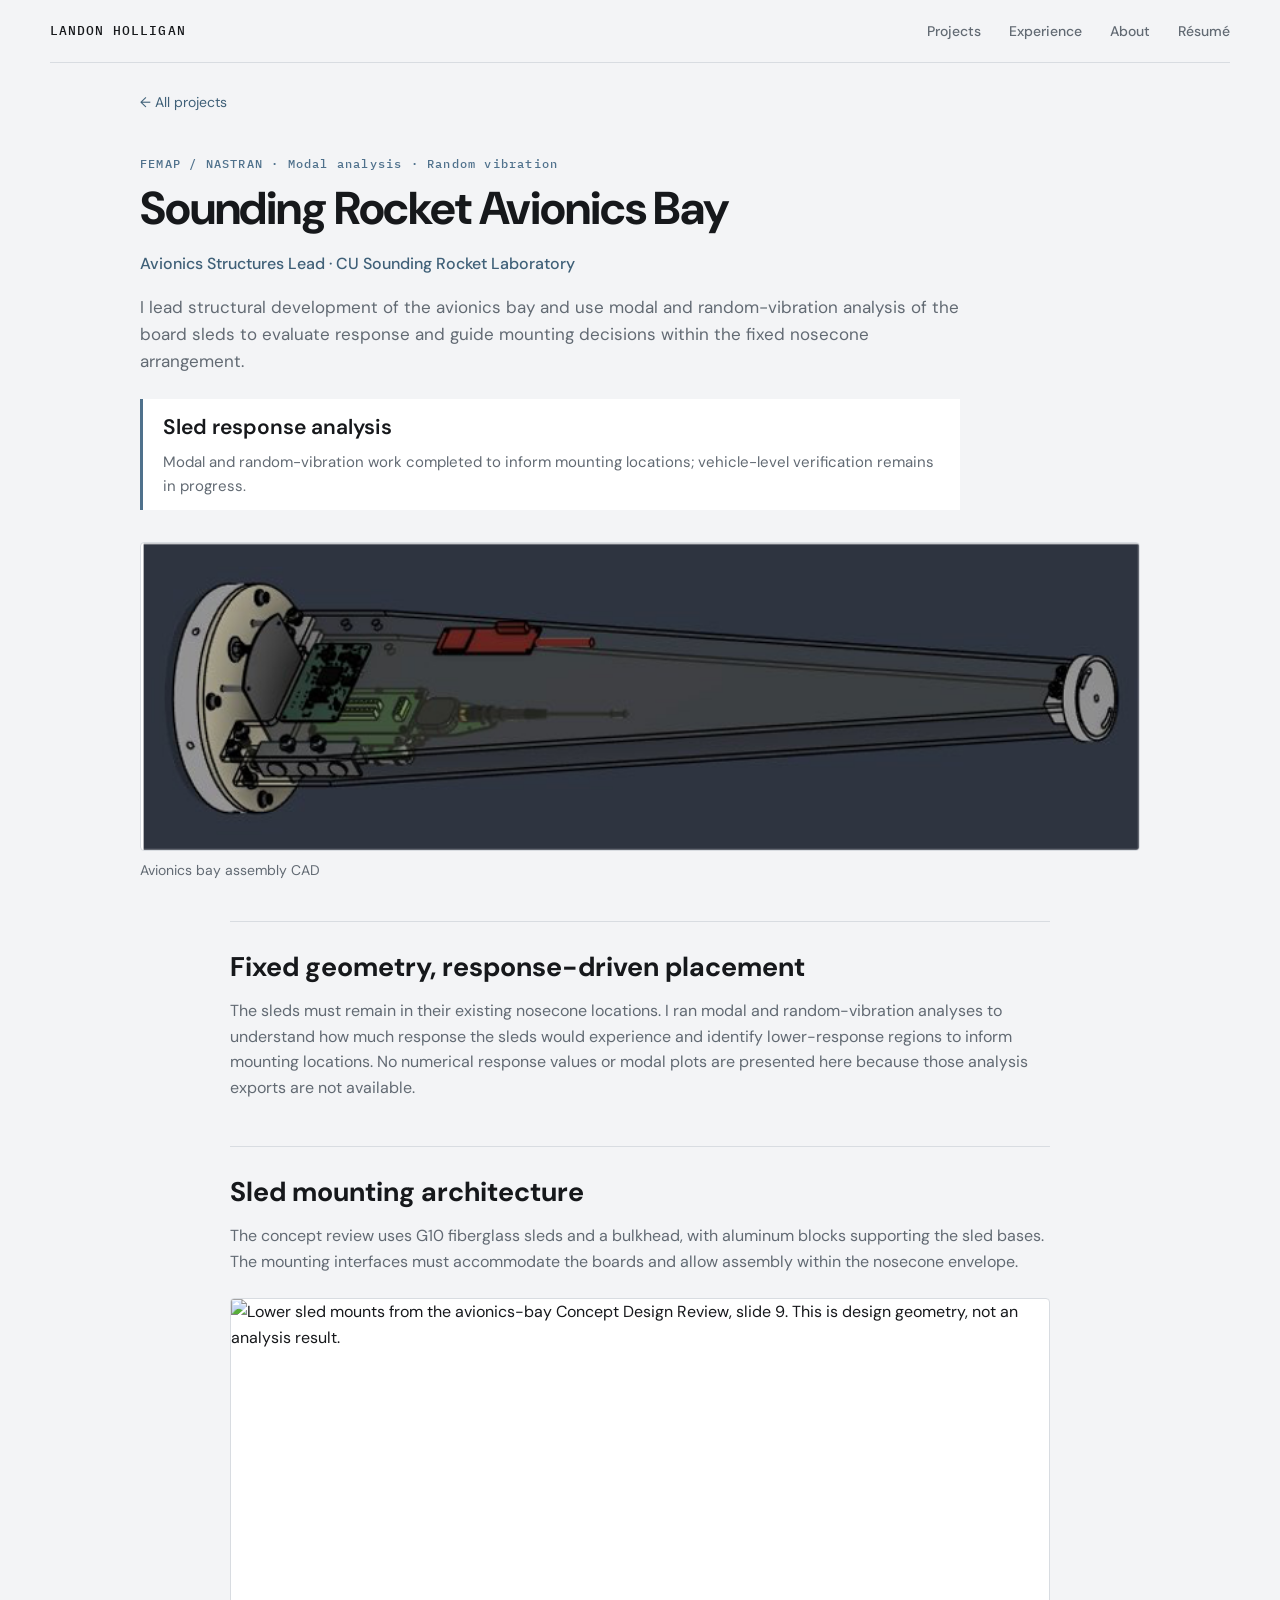
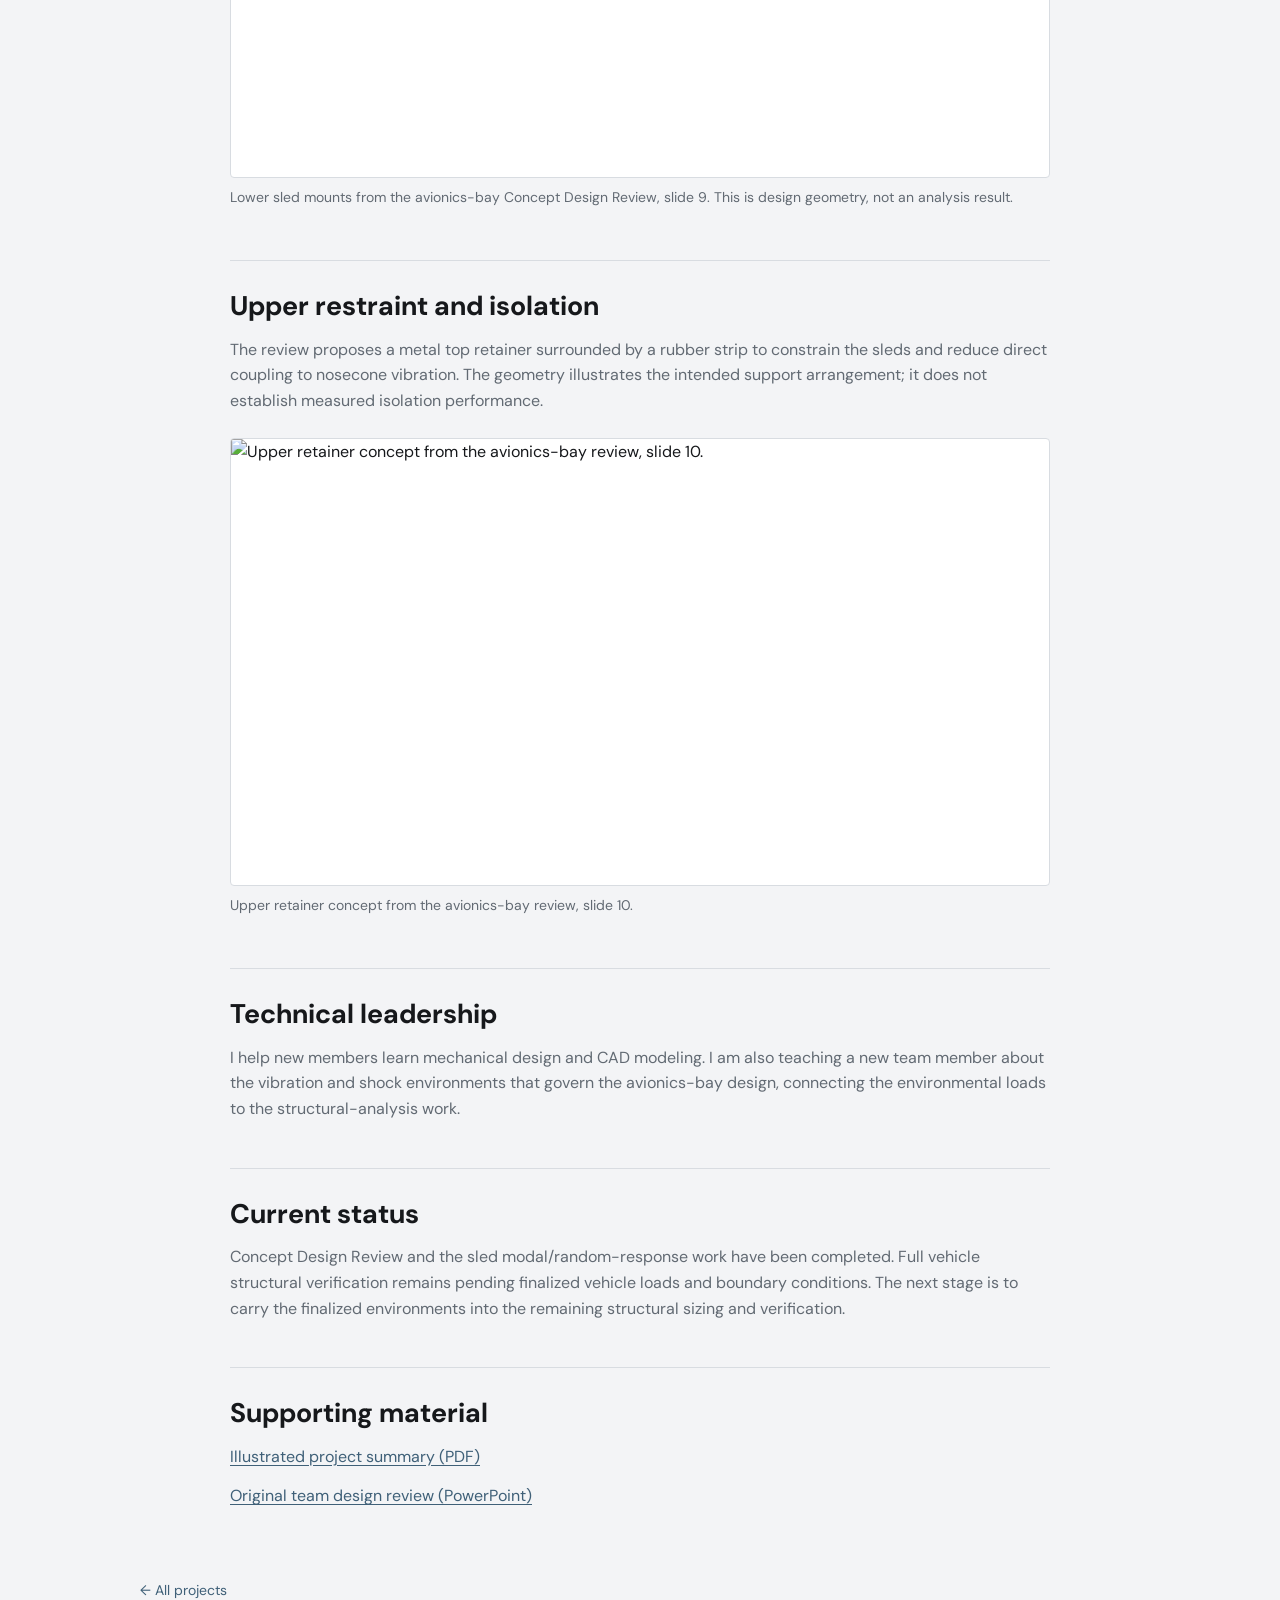
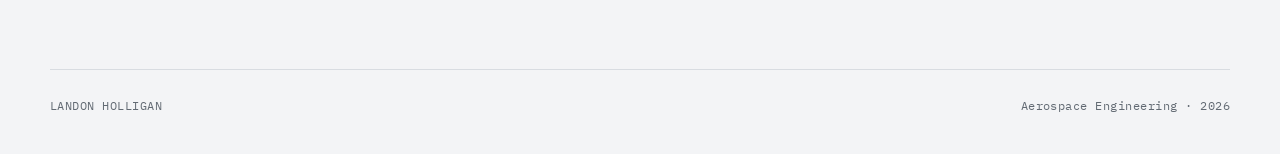
==== avionics-bay.html @ 58fabc4a "Add files via upload" ====
<!DOCTYPE html><html lang="en"><head>
<meta charset="utf-8"/>
<meta content="width=device-width, initial-scale=1.0" name="viewport"/>
<meta content="I lead structural development of the avionics bay and use modal and random-vibration analysis of the board sleds to evaluate response and guide mounting decisions within the fixed nosecone arrangement." name="description"/>
<title>Sounding Rocket Avionics Bay | Landon Holligan</title>
<link href="https://fonts.googleapis.com" rel="preconnect"/>
<link crossorigin="" href="https://fonts.gstatic.com" rel="preconnect"/>
<link href="https://fonts.googleapis.com/css2?family=DM+Sans:wght@400;500;600;700&amp;family=IBM+Plex+Mono:wght@400;500&amp;display=swap" rel="stylesheet"/>
<link href="styles.css" rel="stylesheet"/>
</head><body><a class="skip-link" href="#top">Skip to content</a><header class="site-header">
<a class="brand" href="index.html#top">
      LANDON HOLLIGAN
    </a>
<nav aria-label="Main navigation" class="site-nav">
<a href="index.html#projects">
        Projects
      </a>
<a href="index.html#experience">
        Experience
      </a>
<a href="index.html#about">
        About
      </a>
<a href="assets/resume.pdf" rel="noopener noreferrer" target="_blank">
        Résumé
      </a>
</nav>
</header><main id="top" class="case-main"><a class="back-link" href="index.html#projects">← All projects</a><section class="case-hero"><p class="eyebrow">FEMAP / NASTRAN · Modal analysis · Random vibration</p><h1>Sounding Rocket Avionics Bay</h1><p class="project-role">Avionics Structures Lead · CU Sounding Rocket Laboratory</p><p class="case-intro">I lead structural development of the avionics bay and use modal and random-vibration analysis of the board sleds to evaluate response and guide mounting decisions within the fixed nosecone arrangement.</p><div class="case-result"><strong>Sled response analysis</strong><span>Modal and random-vibration work completed to inform mounting locations; vehicle-level verification remains in progress.</span></div></section><figure><a href="assets/images/Av_Bay.png" target="_blank" rel="noopener" aria-label="Open full-size figure"><img src="assets/images/Av_Bay.png" width="756" height="233" loading="lazy" alt="Avionics bay assembly CAD"></a><figcaption>Avionics bay assembly CAD</figcaption></figure><div class="case-content"><section class="case-section"><h2>Fixed geometry, response-driven placement</h2><p>The sleds must remain in their existing nosecone locations. I ran modal and random-vibration analyses to understand how much response the sleds would experience and identify lower-response regions to inform mounting locations. No numerical response values or modal plots are presented here because those analysis exports are not available.</p></section><section class="case-section"><h2>Sled mounting architecture</h2><p>The concept review uses G10 fiberglass sleds and a bulkhead, with aluminum blocks supporting the sled bases. The mounting interfaces must accommodate the boards and allow assembly within the nosecone envelope.</p><figure><a href="assets/figures/avionics-9-2.png" target="_blank" rel="noopener" aria-label="Open full-size figure"><img src="assets/figures/avionics-9-2.png" width="887" height="518" loading="lazy" alt="Lower sled mounts from the avionics-bay Concept Design Review, slide 9. This is design geometry, not an analysis result."></a><figcaption>Lower sled mounts from the avionics-bay Concept Design Review, slide 9. This is design geometry, not an analysis result.</figcaption></figure></section><section class="case-section"><h2>Upper restraint and isolation</h2><p>The review proposes a metal top retainer surrounded by a rubber strip to constrain the sleds and reduce direct coupling to nosecone vibration. The geometry illustrates the intended support arrangement; it does not establish measured isolation performance.</p><figure><a href="assets/figures/avionics-10-2.png" target="_blank" rel="noopener" aria-label="Open full-size figure"><img src="assets/figures/avionics-10-2.png" width="698" height="381" loading="lazy" alt="Upper retainer concept from the avionics-bay review, slide 10."></a><figcaption>Upper retainer concept from the avionics-bay review, slide 10.</figcaption></figure></section><section class="case-section"><h2>Technical leadership</h2><p>I help new members learn mechanical design and CAD modeling. I am also teaching a new team member about the vibration and shock environments that govern the avionics-bay design, connecting the environmental loads to the structural-analysis work.</p></section><section class="case-section"><h2>Current status</h2><p>Concept Design Review and the sled modal/random-response work have been completed. Full vehicle structural verification remains pending finalized vehicle loads and boundary conditions. The next stage is to carry the finalized environments into the remaining structural sizing and verification.</p></section><section class="case-section downloads"><h2>Supporting material</h2><a href="assets/documents/avionics-bay-summary.pdf" target="_blank" rel="noopener">Illustrated project summary (PDF)</a><a href="assets/documents/avionics-review.pptx" download>Original team design review (PowerPoint)</a></section></div><a class="back-link" href="index.html#projects">← All projects</a></main><footer>
<span>
      LANDON HOLLIGAN
    </span>
<span>
      Aerospace Engineering · <span id="year"></span>
</span>
</footer><script src="script.js"></script></body></html>
---- styles.css ----
/* =========================================
   COLOR / SITE VARIABLES
========================================= */

:root {

  --background: #f3f4f6;
  --surface: #ffffff;

  --text: #16181b;
  --text-secondary: #626a73;

  --blue: #4f718c;
  --blue-dark: #3f6078;

  --border: #d8dce1;
  --border-hover: #b9c1c9;

  --placeholder: #e7eaed;
  --placeholder-text: #8d959d;

  --max-width: 1180px;
}


/* =========================================
   RESET
========================================= */

* {
  box-sizing: border-box;
}

html {
  scroll-behavior: smooth;
}

body {
  margin: 0;

  background: var(--background);
  color: var(--text);

  font-family: "DM Sans", sans-serif;

  font-size: 16px;
  line-height: 1.6;

  -webkit-font-smoothing: antialiased;
  -moz-osx-font-smoothing: grayscale;
}

a {
  color: inherit;
  text-decoration: none;
}

img {
  display: block;

  width: 100%;
  height: 100%;

  object-fit: cover;
}


/* =========================================
   HEADER
========================================= */

.site-header {
  width: calc(100% - 64px);
  max-width: var(--max-width);

  margin: 0 auto;

  padding: 20px 0;

  display: flex;
  align-items: center;
  justify-content: space-between;

  border-bottom: 1px solid var(--border);
}


.brand {
  font-family: "IBM Plex Mono", monospace;

  font-size: 13px;
  font-weight: 500;

  letter-spacing: 0.08em;

  transition: color 0.2s ease;
}


.brand:hover {
  color: var(--blue);
}


.site-nav {
  display: flex;
  align-items: center;

  gap: 28px;
}


.site-nav a {
  color: var(--text-secondary);

  font-size: 14px;
  font-weight: 500;

  transition: color 0.2s ease;
}


.site-nav a:hover {
  color: var(--blue);
}


/* =========================================
   MAIN CONTENT
========================================= */

main {
  width: calc(100% - 64px);
  max-width: var(--max-width);

  margin: 0 auto;
}


/* =========================================
   HERO
========================================= */

.hero {
  max-width: 760px;

  padding: 44px 0 42px;
}


.eyebrow {
  margin-bottom: 10px;

  color: var(--blue);

  font-family: "IBM Plex Mono", monospace;

  font-size: 12px;
  font-weight: 500;

  letter-spacing: 0.1em;
}


.hero h1 {
  margin: 0;

  font-size: clamp(40px, 5vw, 52px);
  font-weight: 600;

  line-height: 1.05;

  letter-spacing: -0.035em;
}


.hero-role {
  margin: 13px 0 0;

  color: var(--text-secondary);

  font-family: "IBM Plex Mono", monospace;

  font-size: 14px;
}


.hero-copy {
  max-width: 650px;

  margin: 20px 0 0;

  color: var(--text-secondary);

  font-size: 17px;
  line-height: 1.6;
}


.hero-actions {
  display: flex;
  gap: 10px;

  margin-top: 26px;
}


/* =========================================
   BUTTONS
========================================= */

.button {
  min-height: 42px;

  padding: 9px 16px;

  display: inline-flex;
  align-items: center;
  justify-content: center;

  border-radius: 5px;

  font-size: 14px;
  font-weight: 600;

  transition:
    background-color 0.2s ease,
    border-color 0.2s ease,
    color 0.2s ease;
}


.button.primary {
  background: var(--blue);
  color: #ffffff;

  border: 1px solid var(--blue);
}


.button.primary:hover {
  background: var(--blue-dark);

  border-color: var(--blue-dark);
}


.button.secondary {
  background: transparent;
  color: var(--text);

  border: 1px solid var(--border);
}


.button.secondary:hover {
  color: var(--blue);

  border-color: var(--blue);
}


/* =========================================
   SECTIONS
========================================= */

.section {
  padding: 42px 0;

  border-top: 1px solid var(--border);
}


.section-title {
  margin-bottom: 28px;
}


.section-title h2,
.split h2 {
  margin: 0;

  font-size: 30px;
  font-weight: 600;

  line-height: 1.2;

  letter-spacing: -0.025em;
}


/* =========================================
   MAIN PROJECT GRID
========================================= */

.project-grid {
  display: grid;

  grid-template-columns: repeat(2, minmax(0, 1fr));

  gap: 20px;
}


.project-card {
  overflow: hidden;

  background: var(--surface);

  border: 1px solid var(--border);
  border-radius: 6px;

  transition:
    transform 0.2s ease,
    border-color 0.2s ease;
}


.project-card:hover {


  border-color: var(--border-hover);
}


/* =========================================
   PROJECT IMAGES
========================================= */

.project-image {
  width: 100%;

  aspect-ratio: 16 / 9;

  overflow: hidden;

  background: var(--placeholder);

  border-bottom: 1px solid var(--border);
}


.placeholder {
  display: flex;
  align-items: center;
  justify-content: center;

  padding: 30px;
}


.placeholder span {
  color: var(--placeholder-text);

  font-family: "IBM Plex Mono", monospace;

  font-size: 12px;

  text-align: center;

  letter-spacing: 0.08em;
}


/* =========================================
   PROJECT CONTENT
========================================= */

.project-body {
  padding: 22px;
}


.project-top-row {
  display: flex;
  align-items: flex-start;
  justify-content: space-between;

  gap: 16px;

  margin-bottom: 12px;
}


.project-meta {
  display: flex;
  flex-wrap: wrap;

  gap: 5px 13px;

  margin-bottom: 12px;
}


.project-top-row .project-meta {
  margin-bottom: 0;
}


.project-meta span {
  color: var(--blue);

  font-family: "IBM Plex Mono", monospace;

  font-size: 12px;
  font-weight: 500;

  letter-spacing: 0.065em;
}


.project-body h3 {
  margin: 0 0 9px;

  font-size: 21px;
  font-weight: 600;

  line-height: 1.3;

  letter-spacing: -0.018em;
}


.project-body p {
  margin: 0;

  color: var(--text-secondary);

  font-size: 16px;
  line-height: 1.6;
}


.project-link {
  display: inline-block;

  margin-top: 16px;

  color: var(--blue);

  font-size: 13px;
  font-weight: 600;

  transition: color 0.2s ease;
}


.project-link:hover {
  color: var(--blue-dark);
}


/* =========================================
   PROJECT STATUS
========================================= */

.status {
  flex-shrink: 0;

  color: var(--blue);

  font-family: "IBM Plex Mono", monospace;

  font-size: 9px;
  font-weight: 500;

  letter-spacing: 0.08em;

  white-space: nowrap;
}


/* =========================================
   ADDITIONAL PROJECTS
========================================= */

.compact-project-grid {
  display: grid;

  grid-template-columns: repeat(3, minmax(0, 1fr));

  gap: 18px;
}


.compact-project {
  padding: 21px;

  display: flex;
  flex-direction: column;

  background: var(--surface);

  border: 1px solid var(--border);
  border-radius: 6px;

  transition:
    transform 0.2s ease,
    border-color 0.2s ease;
}


.compact-project:hover {


  border-color: var(--border-hover);
}


.compact-project-header {
  display: flex;
  align-items: flex-start;
  justify-content: space-between;

  gap: 12px;
}


.compact-project h3 {
  margin: 0 0 9px;

  font-size: 18px;
  font-weight: 600;

  line-height: 1.35;

  letter-spacing: -0.015em;
}


.compact-project p {
  margin: 0 0 17px;

  color: var(--text-secondary);

  font-size: 14px;
  line-height: 1.6;
}


.compact-project .project-meta {
  margin-top: auto;
  margin-bottom: 0;
}


.compact-project .project-link {
  margin-top: 15px;
}


/* =========================================
   SPLIT SECTIONS
========================================= */

.split {
  display: grid;

  grid-template-columns: 0.8fr 1.2fr;

  gap: 90px;
}


/* =========================================
   EXPERIENCE TIMELINE
========================================= */

.timeline {
  border-top: 1px solid var(--border);
}


.timeline-item {
  padding: 23px 0;

  border-bottom: 1px solid var(--border);
}


.timeline-date {
  margin-bottom: 6px;

  color: var(--blue);

  font-family: "IBM Plex Mono", monospace;

  font-size: 12px;

  letter-spacing: 0.075em;
}


.timeline-item h3 {
  margin: 0 0 6px;

  font-size: 18px;
  font-weight: 600;

  line-height: 1.35;
}


.timeline-item p {
  max-width: 640px;

  margin: 0;

  color: var(--text-secondary);

  font-size: 16px;
  line-height: 1.6;
}


/* =========================================
   EARLIER WORK
========================================= */

.earlier-work {
  border-top: 1px solid var(--border);
}


.earlier-project {
  padding: 21px 0;

  display: flex;
  align-items: center;
  justify-content: space-between;

  gap: 40px;

  border-bottom: 1px solid var(--border);
}


.earlier-project h3 {
  margin: 0 0 5px;

  font-size: 18px;
  font-weight: 600;
}


.earlier-project p {
  max-width: 700px;

  margin: 0;

  color: var(--text-secondary);

  font-size: 14px;
  line-height: 1.6;
}


.earlier-project .project-link {
  flex-shrink: 0;

  margin-top: 0;
}


/* =========================================
   ABOUT
========================================= */

.about-copy {
  max-width: 610px;
}


.about-copy p {
  margin: 0 0 17px;

  color: var(--text-secondary);

  font-size: 16px;
  line-height: 1.65;
}


.contact-links {
  display: flex;
  flex-wrap: wrap;

  gap: 22px;

  margin-top: 26px;
}


.contact-links a {
  color: var(--blue);

  font-size: 14px;
  font-weight: 600;

  transition: color 0.2s ease;
}


.contact-links a:hover {
  color: var(--blue-dark);
}


/* =========================================
   FOOTER
========================================= */

footer {
  width: calc(100% - 64px);
  max-width: var(--max-width);

  margin: 0 auto;

  padding: 26px 0 38px;

  display: flex;
  align-items: center;
  justify-content: space-between;

  gap: 20px;

  border-top: 1px solid var(--border);

  color: var(--text-secondary);

  font-family: "IBM Plex Mono", monospace;

  font-size: 12px;

  letter-spacing: 0.04em;
}


/* =========================================
   TABLET
========================================= */

@media (max-width: 900px) {

  .compact-project-grid {
    grid-template-columns: 1fr;
  }


  .split {
    grid-template-columns: 1fr;

    gap: 28px;
  }

}


/* =========================================
   MOBILE
========================================= */

@media (max-width: 720px) {

  .site-header,
  main,
  footer {
    width: calc(100% - 40px);
  }


  .site-header {
    padding: 18px 0;
  }


  .site-nav {
    gap: 16px;
  }


  .site-nav a {
    font-size: 13px;
  }


  .hero {
    padding: 36px 0;
  }


  .hero h1 {
    font-size: 40px;
  }


  .hero-copy {
    font-size: 16px;
  }


  .section {
    padding: 36px 0;
  }


  .project-grid {
    grid-template-columns: 1fr;
  }


  .earlier-project {
    align-items: flex-start;

    flex-direction: column;

    gap: 8px;
  }


  footer {
    align-items: flex-start;

    flex-direction: column;

    gap: 7px;
  }

}


/* =========================================
   SMALL MOBILE
========================================= */

@media (max-width: 560px) {

  .site-header {
    align-items: flex-start;

    flex-direction: column;

    gap: 16px;
  }


  .site-nav {
    width: 100%;

    justify-content: space-between;

    gap: 8px;
  }


  .site-nav a {
    font-size: 12px;
  }


  .hero h1 {
    font-size: 36px;
  }


  .hero-role {
    font-size: 12px;

    line-height: 1.7;
  }


  .hero-actions {
    flex-wrap: wrap;
  }


  .section-title h2,
  .split h2 {
    font-size: 26px;
  }


  .project-top-row {
    flex-direction: column;

    gap: 7px;
  }


  .compact-project-header {
    flex-direction: column;

    gap: 5px;
  }

}

/* Homepage refinement: preserve the existing palette and grid. */
.project-grid { align-items: start; }
.project-image { aspect-ratio: 16 / 9; }
.cad-image { background: #2e3440; }
.cad-image img { object-fit: contain; }
.hardware-image img { object-position: center 48%; }
.project-body p.project-role { font-size: 14px; color: var(--blue-dark); margin: 0 0 12px; line-height: 1.5; }
.text-project { border-top: 3px solid var(--blue); }
.project-meta { gap: 5px 12px; }
.project-meta span { letter-spacing: .025em; }
.status { flex-shrink: 0; font-size: 12px; }
.compact-project p, .earlier-project p { font-size: 16px; }
.site-nav a, .project-link, .hero-role { font-size: 14px; }
.project-details { margin-top: 18px; border-top: 1px solid var(--border); padding-top: 12px; }
.project-details summary { color: var(--blue-dark); cursor: pointer; font-size: 14px; font-weight: 600; padding: 6px 0; }
.detail-content { padding-top: 12px; }
.detail-content p, .detail-content dd { font-size: 15px; }
.detail-content dl { margin: 0; }
.detail-content dt { font-size: 14px; font-weight: 600; margin-top: 12px; }
.detail-content dt:first-child { margin-top: 0; }
.detail-content dd { margin: 3px 0 0; color: var(--text-secondary); }
.detail-content figure { margin: 18px 0 0; }
.detail-content img { width: 100%; height: auto; border-radius: 3px; }
.detail-content figcaption { color: var(--text-secondary); font-size: 13px; margin-top: 6px; }
.earlier-project { flex-wrap: wrap; }
.earlier-project > div { flex: 1 1 65%; }
.earlier-project > details { flex: 1 1 100%; margin: 0; }
.timeline-item:first-child { border-left: 3px solid var(--blue); padding-left: 20px; }
a:focus-visible, summary:focus-visible { outline: 3px solid var(--blue); outline-offset: 4px; border-radius: 2px; }
.skip-link { position: absolute; left: 16px; top: -100px; background: white; padding: 12px 18px; z-index: 10; }
.skip-link:focus { top: 12px; }
section[id] { scroll-margin-top: 24px; }
@media (max-width: 560px) {
  .hero h1 { font-size: 40px; }
  .hero-role { font-size: 14px; }
  .site-nav { flex-wrap: wrap; }
  .site-nav a { font-size: 14px; padding: 6px 0; }
  .project-body { padding: 20px; }
  .project-meta span { overflow-wrap: anywhere; }
  .project-body h3, .compact-project h3, .timeline-item h3 { overflow-wrap: anywhere; }
}
@media (prefers-reduced-motion: reduce) {
  html { scroll-behavior: auto; }
  *, *::before, *::after { transition: none !important; }
}

/* Illustrated case studies */
.scientific-image { background: #fff; }
.scientific-image img { object-fit: contain; }
.compact-image { height: 160px; object-fit: contain; background: #fff; margin: 0 0 20px; border-radius: 4px; }
.earlier-image { width: 200px; height: 145px; object-fit: contain; flex-shrink: 0; }
.case-main { max-width: 1000px; padding-bottom: 40px; }
.back-link { display: inline-block; color: var(--blue-dark); font-size: 14px; margin: 28px 0; }
.case-hero { max-width: 820px; margin: 12px 0 32px; }
.case-hero h1 { font-size: clamp(32px, 5vw, 46px); line-height: 1.13; letter-spacing: -.025em; margin: 10px 0 14px; }
.case-hero .project-role { color: var(--blue-dark); font-weight: 500; }
.case-intro { font-size: 17px; color: var(--text-secondary); }
.case-result { display: grid; gap: 5px; border-left: 3px solid var(--blue); padding: 12px 20px; margin-top: 24px; background: white; }
.case-result strong { font-size: 21px; font-weight: 600; }
.case-result span { color: var(--text-secondary); font-size: 15px; }
.case-main figure { margin: 24px 0; }
.case-main figure img { width: 100%; height: auto; max-height: 590px; object-fit: contain; background: white; border: 1px solid var(--border); border-radius: 4px; }
.case-main figcaption { color: var(--text-secondary); font-size: 14px; margin-top: 9px; line-height: 1.5; }
.case-content { max-width: 820px; margin: 40px auto 0; }
.case-section { padding: 28px 0; border-top: 1px solid var(--border); }
.case-section h2 { font-size: 27px; line-height: 1.25; margin: 0 0 14px; }
.case-section p { font-size: 16px; color: var(--text-secondary); margin: 0 0 18px; }
.downloads a { display: block; width: fit-content; color: var(--blue-dark); text-decoration: underline; text-underline-offset: 3px; margin: 14px 0; }
@media(max-width:560px) { .case-result { padding: 12px 16px; } .earlier-image { width: 100%; height: 180px; } .case-section h2 { font-size: 24px; } .case-main { overflow-wrap: anywhere; } }
@media print { .site-header, .back-link, .downloads, footer { display: none; } .case-main { width: 100%; } .case-section, figure { break-inside: avoid; } body { background: white; } }
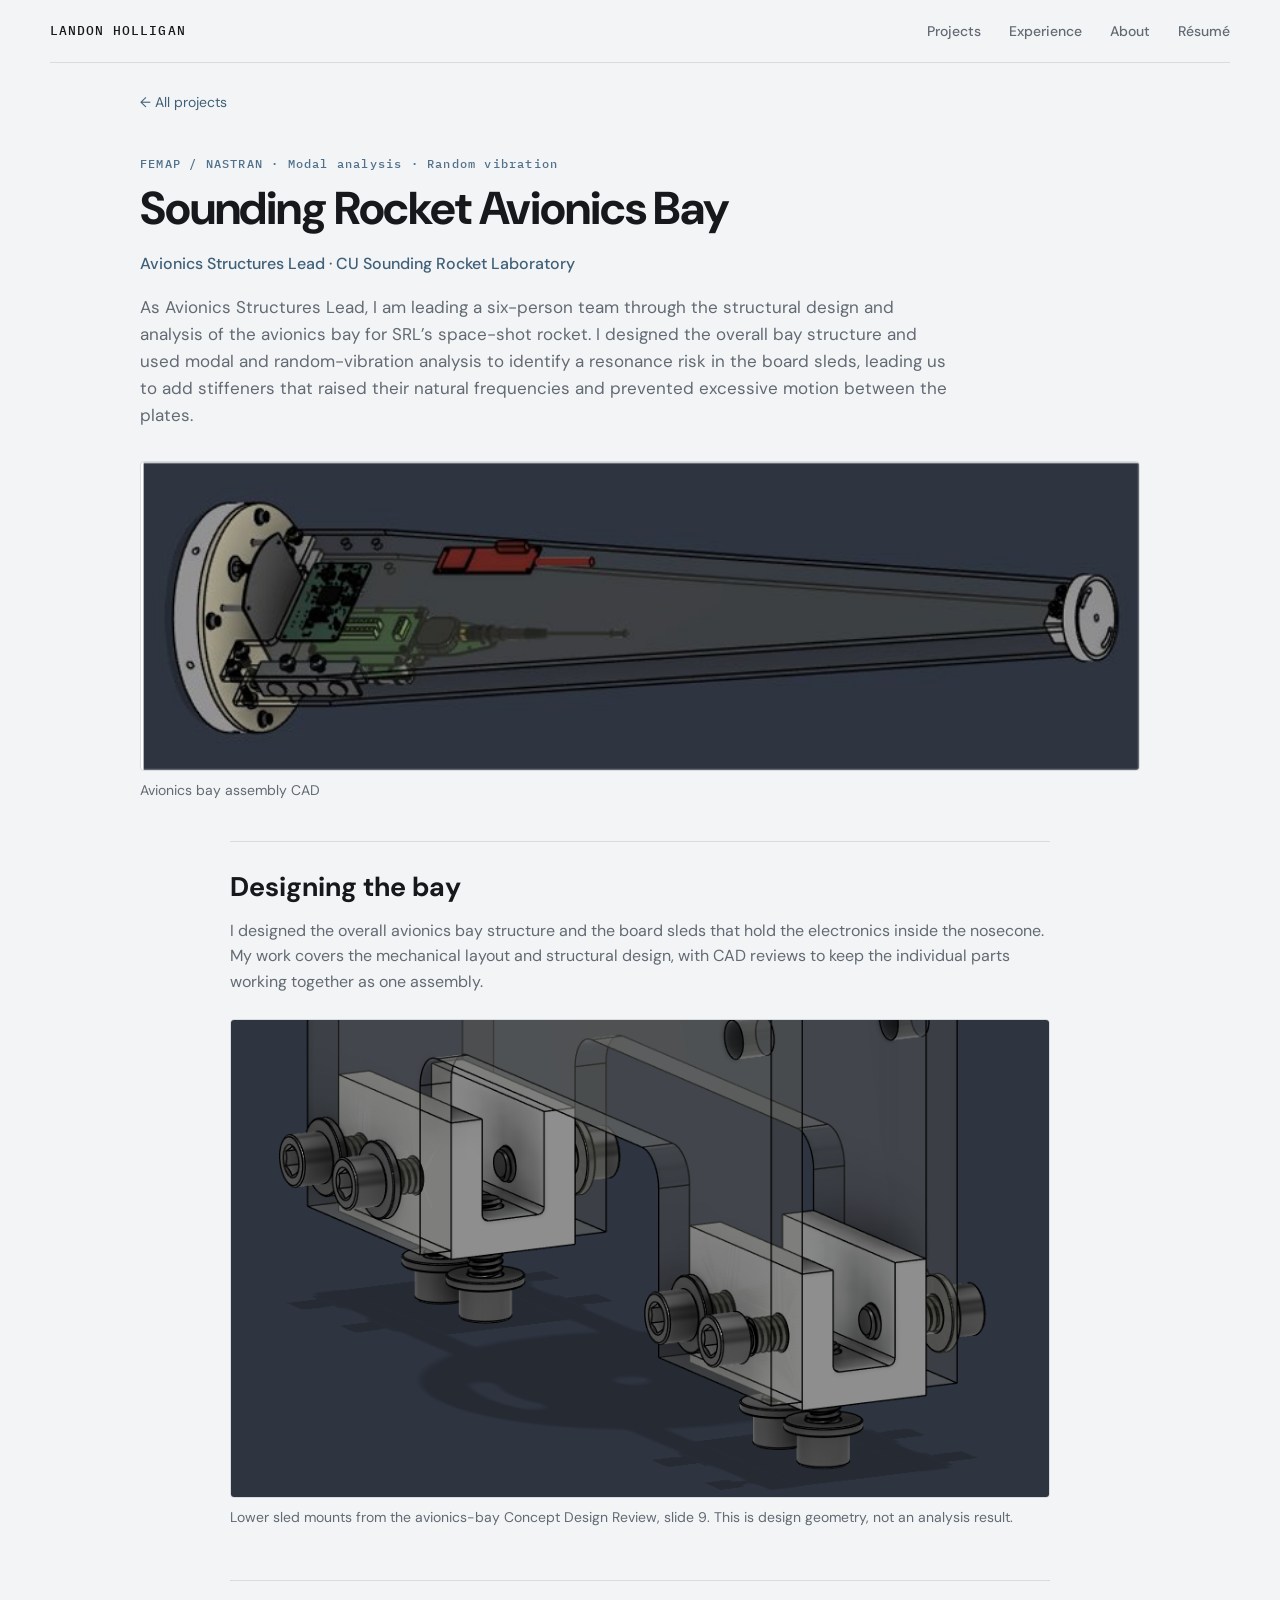
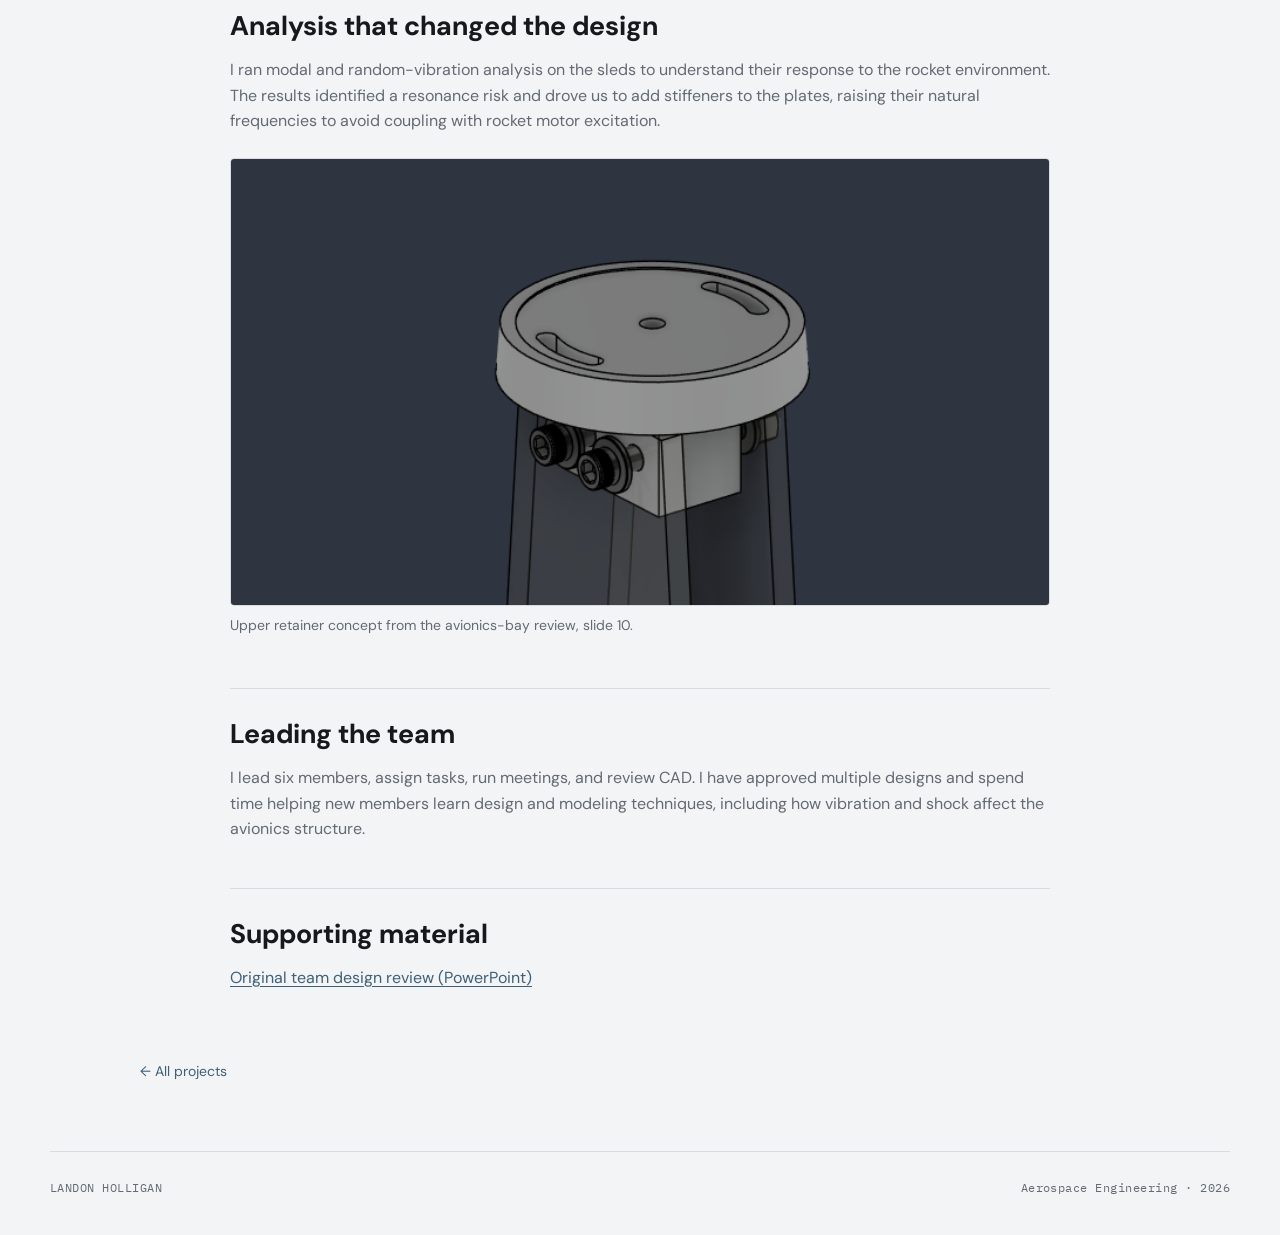
==== commit 5e2839f2: "Add files via upload" ====
--- a/avionics-bay.html
+++ b/avionics-bay.html
@@ -1,7 +1,8 @@
-<!DOCTYPE html><html lang="en"><head>
+<!DOCTYPE html>
+<html lang="en"><head>
 <meta charset="utf-8"/>
 <meta content="width=device-width, initial-scale=1.0" name="viewport"/>
-<meta content="I lead structural development of the avionics bay and use modal and random-vibration analysis of the board sleds to evaluate response and guide mounting decisions within the fixed nosecone arrangement." name="description"/>
+<meta content="As Avionics Structures Lead, I am leading a six-person team through the structural design and analysis of the avionics bay for SRL’s space-shot rocket. I designed the overall bay structure and used modal and random-vibration analysis to identify a resonance risk in the board sleds, leading us to add stiffeners that raised their natural frequencies and prevented excessive motion between the plates." name="description"/>
 <title>Sounding Rocket Avionics Bay | Landon Holligan</title>
 <link href="https://fonts.googleapis.com" rel="preconnect"/>
 <link crossorigin="" href="https://fonts.gstatic.com" rel="preconnect"/>
@@ -25,7 +26,7 @@
         Résumé
       </a>
 </nav>
-</header><main id="top" class="case-main"><a class="back-link" href="index.html#projects">← All projects</a><section class="case-hero"><p class="eyebrow">FEMAP / NASTRAN · Modal analysis · Random vibration</p><h1>Sounding Rocket Avionics Bay</h1><p class="project-role">Avionics Structures Lead · CU Sounding Rocket Laboratory</p><p class="case-intro">I lead structural development of the avionics bay and use modal and random-vibration analysis of the board sleds to evaluate response and guide mounting decisions within the fixed nosecone arrangement.</p><div class="case-result"><strong>Sled response analysis</strong><span>Modal and random-vibration work completed to inform mounting locations; vehicle-level verification remains in progress.</span></div></section><figure><a href="assets/images/Av_Bay.png" target="_blank" rel="noopener" aria-label="Open full-size figure"><img src="assets/images/Av_Bay.png" width="756" height="233" loading="lazy" alt="Avionics bay assembly CAD"></a><figcaption>Avionics bay assembly CAD</figcaption></figure><div class="case-content"><section class="case-section"><h2>Fixed geometry, response-driven placement</h2><p>The sleds must remain in their existing nosecone locations. I ran modal and random-vibration analyses to understand how much response the sleds would experience and identify lower-response regions to inform mounting locations. No numerical response values or modal plots are presented here because those analysis exports are not available.</p></section><section class="case-section"><h2>Sled mounting architecture</h2><p>The concept review uses G10 fiberglass sleds and a bulkhead, with aluminum blocks supporting the sled bases. The mounting interfaces must accommodate the boards and allow assembly within the nosecone envelope.</p><figure><a href="assets/figures/avionics-9-2.png" target="_blank" rel="noopener" aria-label="Open full-size figure"><img src="assets/figures/avionics-9-2.png" width="887" height="518" loading="lazy" alt="Lower sled mounts from the avionics-bay Concept Design Review, slide 9. This is design geometry, not an analysis result."></a><figcaption>Lower sled mounts from the avionics-bay Concept Design Review, slide 9. This is design geometry, not an analysis result.</figcaption></figure></section><section class="case-section"><h2>Upper restraint and isolation</h2><p>The review proposes a metal top retainer surrounded by a rubber strip to constrain the sleds and reduce direct coupling to nosecone vibration. The geometry illustrates the intended support arrangement; it does not establish measured isolation performance.</p><figure><a href="assets/figures/avionics-10-2.png" target="_blank" rel="noopener" aria-label="Open full-size figure"><img src="assets/figures/avionics-10-2.png" width="698" height="381" loading="lazy" alt="Upper retainer concept from the avionics-bay review, slide 10."></a><figcaption>Upper retainer concept from the avionics-bay review, slide 10.</figcaption></figure></section><section class="case-section"><h2>Technical leadership</h2><p>I help new members learn mechanical design and CAD modeling. I am also teaching a new team member about the vibration and shock environments that govern the avionics-bay design, connecting the environmental loads to the structural-analysis work.</p></section><section class="case-section"><h2>Current status</h2><p>Concept Design Review and the sled modal/random-response work have been completed. Full vehicle structural verification remains pending finalized vehicle loads and boundary conditions. The next stage is to carry the finalized environments into the remaining structural sizing and verification.</p></section><section class="case-section downloads"><h2>Supporting material</h2><a href="assets/documents/avionics-bay-summary.pdf" target="_blank" rel="noopener">Illustrated project summary (PDF)</a><a href="assets/documents/avionics-review.pptx" download>Original team design review (PowerPoint)</a></section></div><a class="back-link" href="index.html#projects">← All projects</a></main><footer>
+</header><main class="case-main" id="top"><a class="back-link" href="index.html#projects">← All projects</a><section class="case-hero"><p class="eyebrow">FEMAP / NASTRAN · Modal analysis · Random vibration</p><h1>Sounding Rocket Avionics Bay</h1><p class="project-role">Avionics Structures Lead · CU Sounding Rocket Laboratory</p><p class="case-intro">As Avionics Structures Lead, I am leading a six-person team through the structural design and analysis of the avionics bay for SRL’s space-shot rocket. I designed the overall bay structure and used modal and random-vibration analysis to identify a resonance risk in the board sleds, leading us to add stiffeners that raised their natural frequencies and prevented excessive motion between the plates.</p></section><figure><a aria-label="Open full-size figure" href="assets/images/Av_Bay.png" rel="noopener" target="_blank"><img alt="Avionics bay assembly CAD" height="233" loading="lazy" src="assets/images/Av_Bay.png" width="756"/></a><figcaption>Avionics bay assembly CAD</figcaption></figure><div class="case-content"><section class="case-section"><h2>Designing the bay</h2><p>I designed the overall avionics bay structure and the board sleds that hold the electronics inside the nosecone. My work covers the mechanical layout and structural design, with CAD reviews to keep the individual parts working together as one assembly.</p><figure><a aria-label="Open full-size figure" href="assets/figures/avionics-9-2.png" rel="noopener" target="_blank"><img alt="Lower sled mounts from the avionics-bay Concept Design Review, slide 9. This is design geometry, not an analysis result." height="518" loading="lazy" src="assets/figures/avionics-9-2.png" width="887"/></a><figcaption>Lower sled mounts from the avionics-bay Concept Design Review, slide 9. This is design geometry, not an analysis result.</figcaption></figure></section><section class="case-section"><h2>Analysis that changed the design</h2><p>I ran modal and random-vibration analysis on the sleds to understand their response to the rocket environment. The results identified a resonance risk and drove us to add stiffeners to the plates, raising their natural frequencies to avoid coupling with rocket motor excitation.</p><figure><a aria-label="Open full-size figure" href="assets/figures/avionics-10-2.png" rel="noopener" target="_blank"><img alt="Upper retainer concept from the avionics-bay review, slide 10." height="381" loading="lazy" src="assets/figures/avionics-10-2.png" width="698"/></a><figcaption>Upper retainer concept from the avionics-bay review, slide 10.</figcaption></figure></section><section class="case-section"><h2>Leading the team</h2><p>I lead six members, assign tasks, run meetings, and review CAD. I have approved multiple designs and spend time helping new members learn design and modeling techniques, including how vibration and shock affect the avionics structure.</p></section><section class="case-section downloads"><h2>Supporting material</h2><a download="" href="assets/documents/avionics-review.pptx">Original team design review (PowerPoint)</a></section></div><a class="back-link" href="index.html#projects">← All projects</a></main><footer>
 <span>
       LANDON HOLLIGAN
     </span>
--- a/styles.css
+++ b/styles.css
@@ -966,3 +966,17 @@
 .downloads a { display: block; width: fit-content; color: var(--blue-dark); text-decoration: underline; text-underline-offset: 3px; margin: 14px 0; }
 @media(max-width:560px) { .case-result { padding: 12px 16px; } .earlier-image { width: 100%; height: 180px; } .case-section h2 { font-size: 24px; } .case-main { overflow-wrap: anywhere; } }
 @media print { .site-header, .back-link, .downloads, footer { display: none; } .case-main { width: 100%; } .case-section, figure { break-inside: avoid; } body { background: white; } }
+
+/* Highlighted projects: wide cards, one project per row. */
+.highlighted-projects { grid-template-columns: minmax(0, 1fr); gap: 28px; }
+.highlighted-projects .project-card { display: grid; grid-template-columns: minmax(0, 0.9fr) minmax(0, 1.2fr); align-items: stretch; }
+.highlighted-projects .project-image { height: 100%; min-height: 290px; aspect-ratio: auto; border-bottom: 0; border-right: 1px solid var(--border); }
+.highlighted-projects .project-image img { width: 100%; height: 100%; object-fit: contain; }
+.highlighted-projects .hardware-image img { object-fit: cover; }
+.highlighted-projects .project-body { padding: 32px; }
+.highlighted-projects .text-project { grid-template-columns: minmax(0, 1fr); }
+@media (max-width: 720px) {
+  .highlighted-projects .project-card { grid-template-columns: minmax(0, 1fr); }
+  .highlighted-projects .project-image { height: 240px; min-height: 0; border-right: 0; border-bottom: 1px solid var(--border); }
+  .highlighted-projects .project-body { padding: 24px; }
+}
